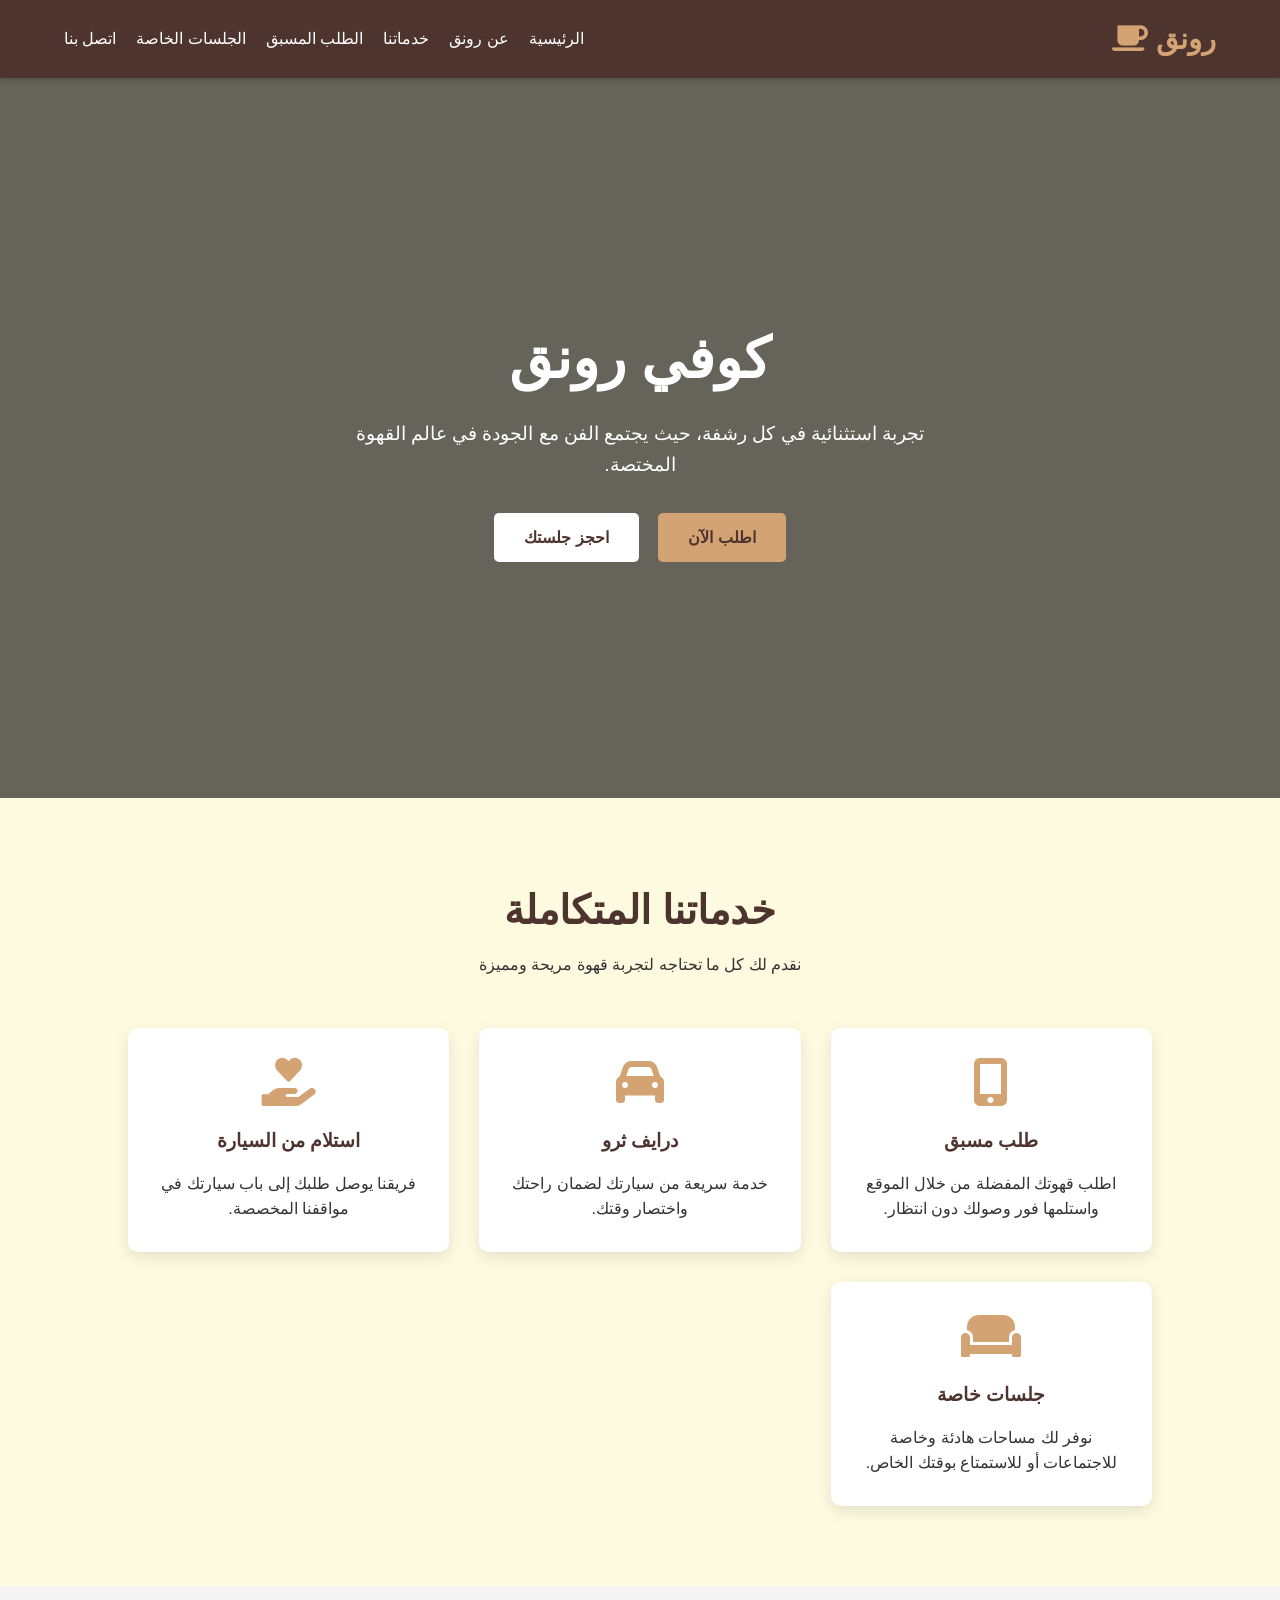
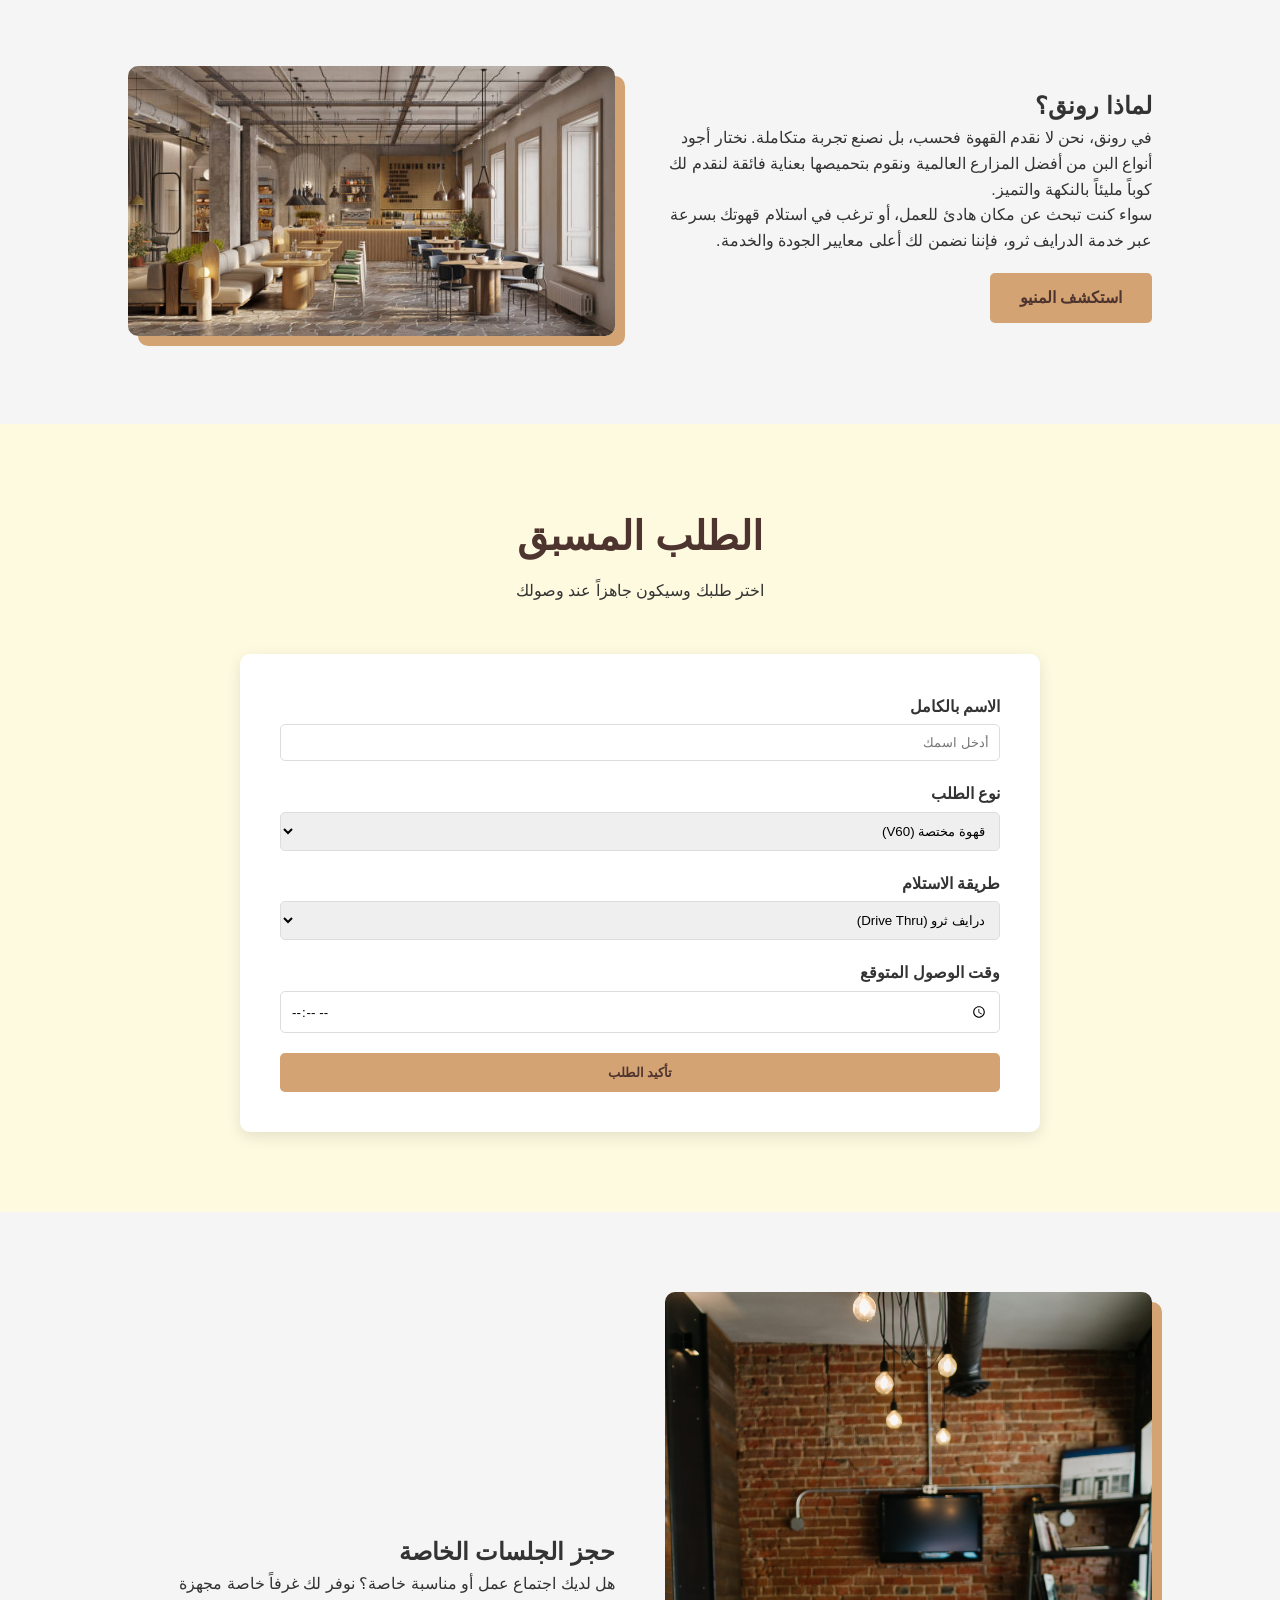
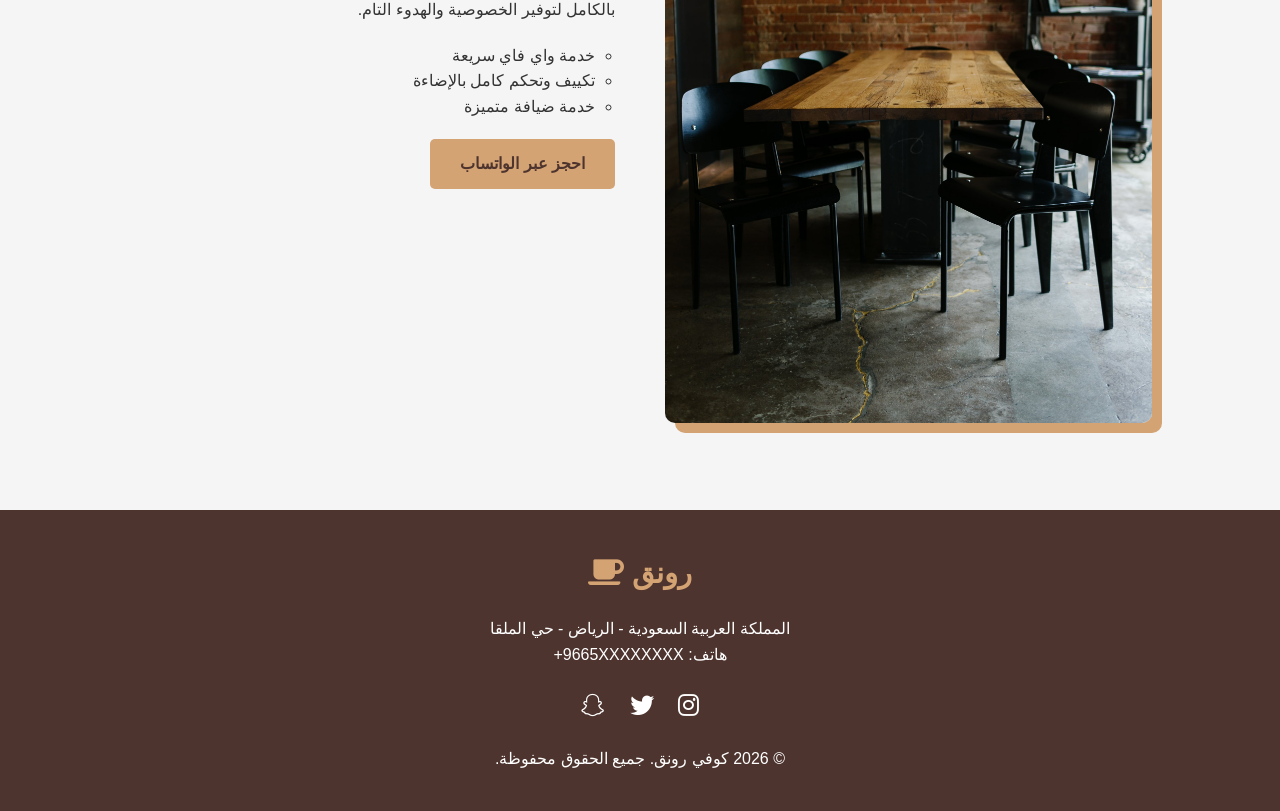
==== rawnaq_coffee/index.html @ f1a8aea2 "Add files via upload" ====
<!DOCTYPE html>
<html lang="ar" dir="rtl">
<head>
    <meta charset="UTF-8">
    <meta name="viewport" content="width=device-width, initial-scale=1.0">
    <title>كوفي رونق - Rawnaq Coffee</title>
    <link rel="stylesheet" href="style.css">
    <link rel="stylesheet" href="https://cdnjs.cloudflare.com/ajax/libs/font-awesome/6.0.0/css/all.min.css">
</head>
<body>

    <!-- Header Section -->
    <header>
        <div class="logo">رونق <i class="fas fa-coffee"></i></div>
        <nav>
            <ul>
                <li><a href="#home">الرئيسية</a></li>
                <li><a href="#about">عن رونق</a></li>
                <li><a href="#services">خدماتنا</a></li>
                <li><a href="#order">الطلب المسبق</a></li>
                <li><a href="#booking">الجلسات الخاصة</a></li>
                <li><a href="#contact">اتصل بنا</a></li>
            </ul>
        </nav>
    </header>

    <!-- Hero Section -->
    <section class="hero" id="home">
        <h1>كوفي رونق</h1>
        <p>تجربة استثنائية في كل رشفة، حيث يجتمع الفن مع الجودة في عالم القهوة المختصة.</p>
        <div class="hero-btns">
            <a href="#order" class="btn">اطلب الآن</a>
            <a href="#booking" class="btn" style="background: var(--white); margin-right: 15px;">احجز جلستك</a>
        </div>
    </section>

    <!-- Services Section -->
    <section id="services">
        <div class="section-title">
            <h2>خدماتنا المتكاملة</h2>
            <p>نقدم لك كل ما تحتاجه لتجربة قهوة مريحة ومميزة</p>
        </div>
        <div class="services">
            <div class="service-card">
                <i class="fas fa-mobile-alt"></i>
                <h3>طلب مسبق</h3>
                <p>اطلب قهوتك المفضلة من خلال الموقع واستلمها فور وصولك دون انتظار.</p>
            </div>
            <div class="service-card">
                <i class="fas fa-car"></i>
                <h3>درايف ثرو</h3>
                <p>خدمة سريعة من سيارتك لضمان راحتك واختصار وقتك.</p>
            </div>
            <div class="service-card">
                <i class="fas fa-hand-holding-heart"></i>
                <h3>استلام من السيارة</h3>
                <p>فريقنا يوصل طلبك إلى باب سيارتك في مواقفنا المخصصة.</p>
            </div>
            <div class="service-card">
                <i class="fas fa-couch"></i>
                <h3>جلسات خاصة</h3>
                <p>نوفر لك مساحات هادئة وخاصة للاجتماعات أو للاستمتاع بوقتك الخاص.</p>
            </div>
        </div>
    </section>

    <!-- About Section -->
    <section id="about" style="background-color: #f5f5f5;">
        <div class="about-container">
            <div class="about-text">
                <h2>لماذا رونق؟</h2>
                <p>في رونق، نحن لا نقدم القهوة فحسب، بل نصنع تجربة متكاملة. نختار أجود أنواع البن من أفضل المزارع العالمية ونقوم بتحميصها بعناية فائقة لنقدم لك كوباً مليئاً بالنكهة والتميز.</p>
                <p>سواء كنت تبحث عن مكان هادئ للعمل، أو ترغب في استلام قهوتك بسرعة عبر خدمة الدرايف ثرو، فإننا نضمن لك أعلى معايير الجودة والخدمة.</p>
                <a href="#order" class="btn" style="margin-top: 20px;">استكشف المنيو</a>
            </div>
            <div class="about-image">
                <img src="images/interior.jpg" alt="Interior of Rawnaq Coffee">
            </div>
        </div>
    </section>

    <!-- Pre-order Form -->
    <section id="order">
        <div class="section-title">
            <h2>الطلب المسبق</h2>
            <p>اختر طلبك وسيكون جاهزاً عند وصولك</p>
        </div>
        <div class="booking-form">
            <form action="#">
                <div class="form-group">
                    <label>الاسم بالكامل</label>
                    <input type="text" placeholder="أدخل اسمك">
                </div>
                <div class="form-group">
                    <label>نوع الطلب</label>
                    <select>
                        <option>قهوة مختصة (V60)</option>
                        <option>لاتيه</option>
                        <option>كابتشينو</option>
                        <option>سبانيش لاتيه</option>
                        <option>حلويات ومخبوزات</option>
                    </select>
                </div>
                <div class="form-group">
                    <label>طريقة الاستلام</label>
                    <select>
                        <option>درايف ثرو (Drive Thru)</option>
                        <option>استلام من السيارة (Curbside)</option>
                        <option>استلام من الفرع</option>
                    </select>
                </div>
                <div class="form-group">
                    <label>وقت الوصول المتوقع</label>
                    <input type="time">
                </div>
                <button type="submit" class="btn" style="width: 100%; border: none; cursor: pointer;">تأكيد الطلب</button>
            </form>
        </div>
    </section>

    <!-- Private Sessions Section -->
    <section id="booking" style="background-color: #f5f5f5;">
        <div class="about-container">
            <div class="about-image">
                <img src="images/private_room.jpg" alt="Private Room at Rawnaq Coffee">
            </div>
            <div class="about-text">
                <h2>حجز الجلسات الخاصة</h2>
                <p>هل لديك اجتماع عمل أو مناسبة خاصة؟ نوفر لك غرفاً خاصة مجهزة بالكامل لتوفير الخصوصية والهدوء التام.</p>
                <ul style="margin: 20px 20px 20px 0; list-style-type: circle;">
                    <li>خدمة واي فاي سريعة</li>
                    <li>تكييف وتحكم كامل بالإضاءة</li>
                    <li>خدمة ضيافة متميزة</li>
                </ul>
                <a href="https://wa.me/966XXXXXXXXX" class="btn">احجز عبر الواتساب</a>
            </div>
        </div>
    </section>

    <!-- Footer -->
    <footer id="contact">
        <div class="logo" style="margin-bottom: 20px;">رونق <i class="fas fa-coffee"></i></div>
        <p>المملكة العربية السعودية - الرياض - حي الملقا</p>
        <p>هاتف: 9665XXXXXXXX+</p>
        <div style="margin: 20px 0;">
            <a href="#" style="color: white; margin: 0 10px; font-size: 1.5rem;"><i class="fab fa-instagram"></i></a>
            <a href="#" style="color: white; margin: 0 10px; font-size: 1.5rem;"><i class="fab fa-twitter"></i></a>
            <a href="#" style="color: white; margin: 0 10px; font-size: 1.5rem;"><i class="fab fa-snapchat"></i></a>
        </div>
        <p>&copy; 2026 كوفي رونق. جميع الحقوق محفوظة.</p>
    </footer>

    <script>
        // Simple smooth scrolling for navigation links
        document.querySelectorAll('a[href^="#"]').forEach(anchor => {
            anchor.addEventListener('click', function (e) {
                e.preventDefault();
                document.querySelector(this.getAttribute('href')).scrollIntoView({
                    behavior: 'smooth'
                });
            });
        });
    </script>
</body>
</html>
---- rawnaq_coffee/style.css ----
:root {
    --primary-color: #4e342e; /* بني غامق */
    --secondary-color: #d4a373; /* ذهبي/بيج */
    --accent-color: #fefae0; /* كريمي */
    --text-color: #333;
    --white: #ffffff;
}

* {
    margin: 0;
    padding: 0;
    box-sizing: border-box;
    font-family: 'Segoe UI', Tahoma, Geneva, Verdana, sans-serif;
}

body {
    direction: rtl;
    background-color: var(--accent-color);
    color: var(--text-color);
    line-height: 1.6;
}

header {
    background-color: var(--primary-color);
    color: var(--white);
    padding: 1rem 5%;
    display: flex;
    justify-content: space-between;
    align-items: center;
    position: sticky;
    top: 0;
    z-index: 1000;
    box-shadow: 0 2px 5px rgba(0,0,0,0.2);
}

.logo {
    font-size: 1.8rem;
    font-weight: bold;
    color: var(--secondary-color);
}

nav ul {
    display: flex;
    list-style: none;
}

nav ul li {
    margin-right: 20px;
}

nav ul li a {
    color: var(--white);
    text-decoration: none;
    font-weight: 500;
    transition: 0.3s;
}

nav ul li a:hover {
    color: var(--secondary-color);
}

.hero {
    height: 80vh;
    background: linear-gradient(rgba(0,0,0,0.6), rgba(0,0,0,0.6)), url('images/hero.jpg');
    background-size: cover;
    background-position: center;
    display: flex;
    flex-direction: column;
    justify-content: center;
    align-items: center;
    text-align: center;
    color: var(--white);
    padding: 0 20px;
}

.hero h1 {
    font-size: 3.5rem;
    margin-bottom: 1rem;
}

.hero p {
    font-size: 1.2rem;
    max-width: 600px;
    margin-bottom: 2rem;
}

.btn {
    display: inline-block;
    padding: 12px 30px;
    background-color: var(--secondary-color);
    color: var(--primary-color);
    text-decoration: none;
    font-weight: bold;
    border-radius: 5px;
    transition: 0.3s;
}

.btn:hover {
    background-color: var(--white);
    transform: translateY(-3px);
}

section {
    padding: 80px 10%;
}

.section-title {
    text-align: center;
    margin-bottom: 50px;
}

.section-title h2 {
    font-size: 2.5rem;
    color: var(--primary-color);
    margin-bottom: 10px;
}

.services {
    display: grid;
    grid-template-columns: repeat(auto-fit, minmax(250px, 1fr));
    gap: 30px;
}

.service-card {
    background: var(--white);
    padding: 30px;
    border-radius: 10px;
    text-align: center;
    box-shadow: 0 5px 15px rgba(0,0,0,0.1);
    transition: 0.3s;
}

.service-card:hover {
    transform: translateY(-10px);
}

.service-card i {
    font-size: 3rem;
    color: var(--secondary-color);
    margin-bottom: 20px;
}

.service-card h3 {
    margin-bottom: 15px;
    color: var(--primary-color);
}

.about-container {
    display: flex;
    align-items: center;
    gap: 50px;
    flex-wrap: wrap;
}

.about-text {
    flex: 1;
    min-width: 300px;
}

.about-image {
    flex: 1;
    min-width: 300px;
}

.about-image img {
    width: 100%;
    border-radius: 10px;
    box-shadow: 10px 10px 0 var(--secondary-color);
}

.booking-form {
    background: var(--white);
    padding: 40px;
    border-radius: 10px;
    max-width: 800px;
    margin: 0 auto;
    box-shadow: 0 5px 15px rgba(0,0,0,0.1);
}

.form-group {
    margin-bottom: 20px;
}

.form-group label {
    display: block;
    margin-bottom: 5px;
    font-weight: bold;
}

.form-group input, .form-group select, .form-group textarea {
    width: 100%;
    padding: 10px;
    border: 1px solid #ddd;
    border-radius: 5px;
}

footer {
    background-color: var(--primary-color);
    color: var(--white);
    text-align: center;
    padding: 40px 0;
}

@media (max-width: 768px) {
    header {
        flex-direction: column;
    }
    nav ul {
        margin-top: 20px;
    }
    .hero h1 {
        font-size: 2.5rem;
    }
}
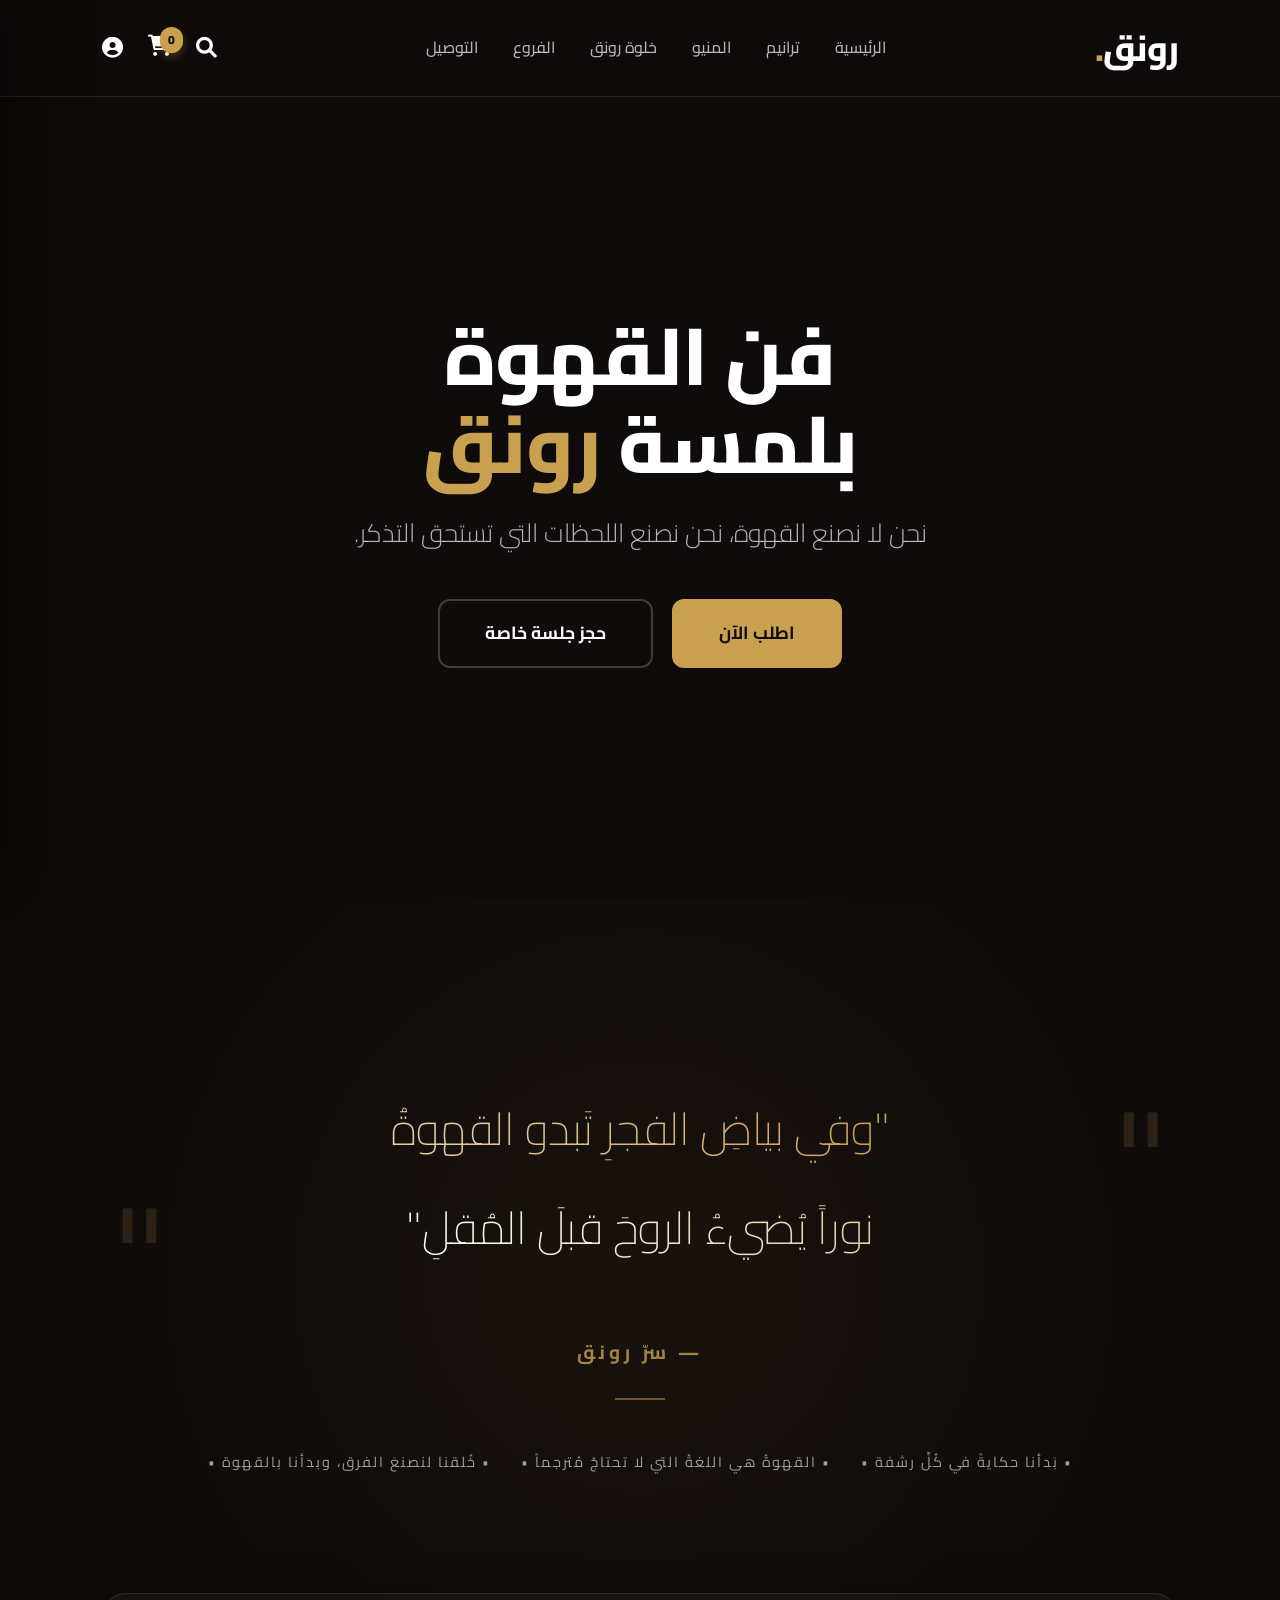
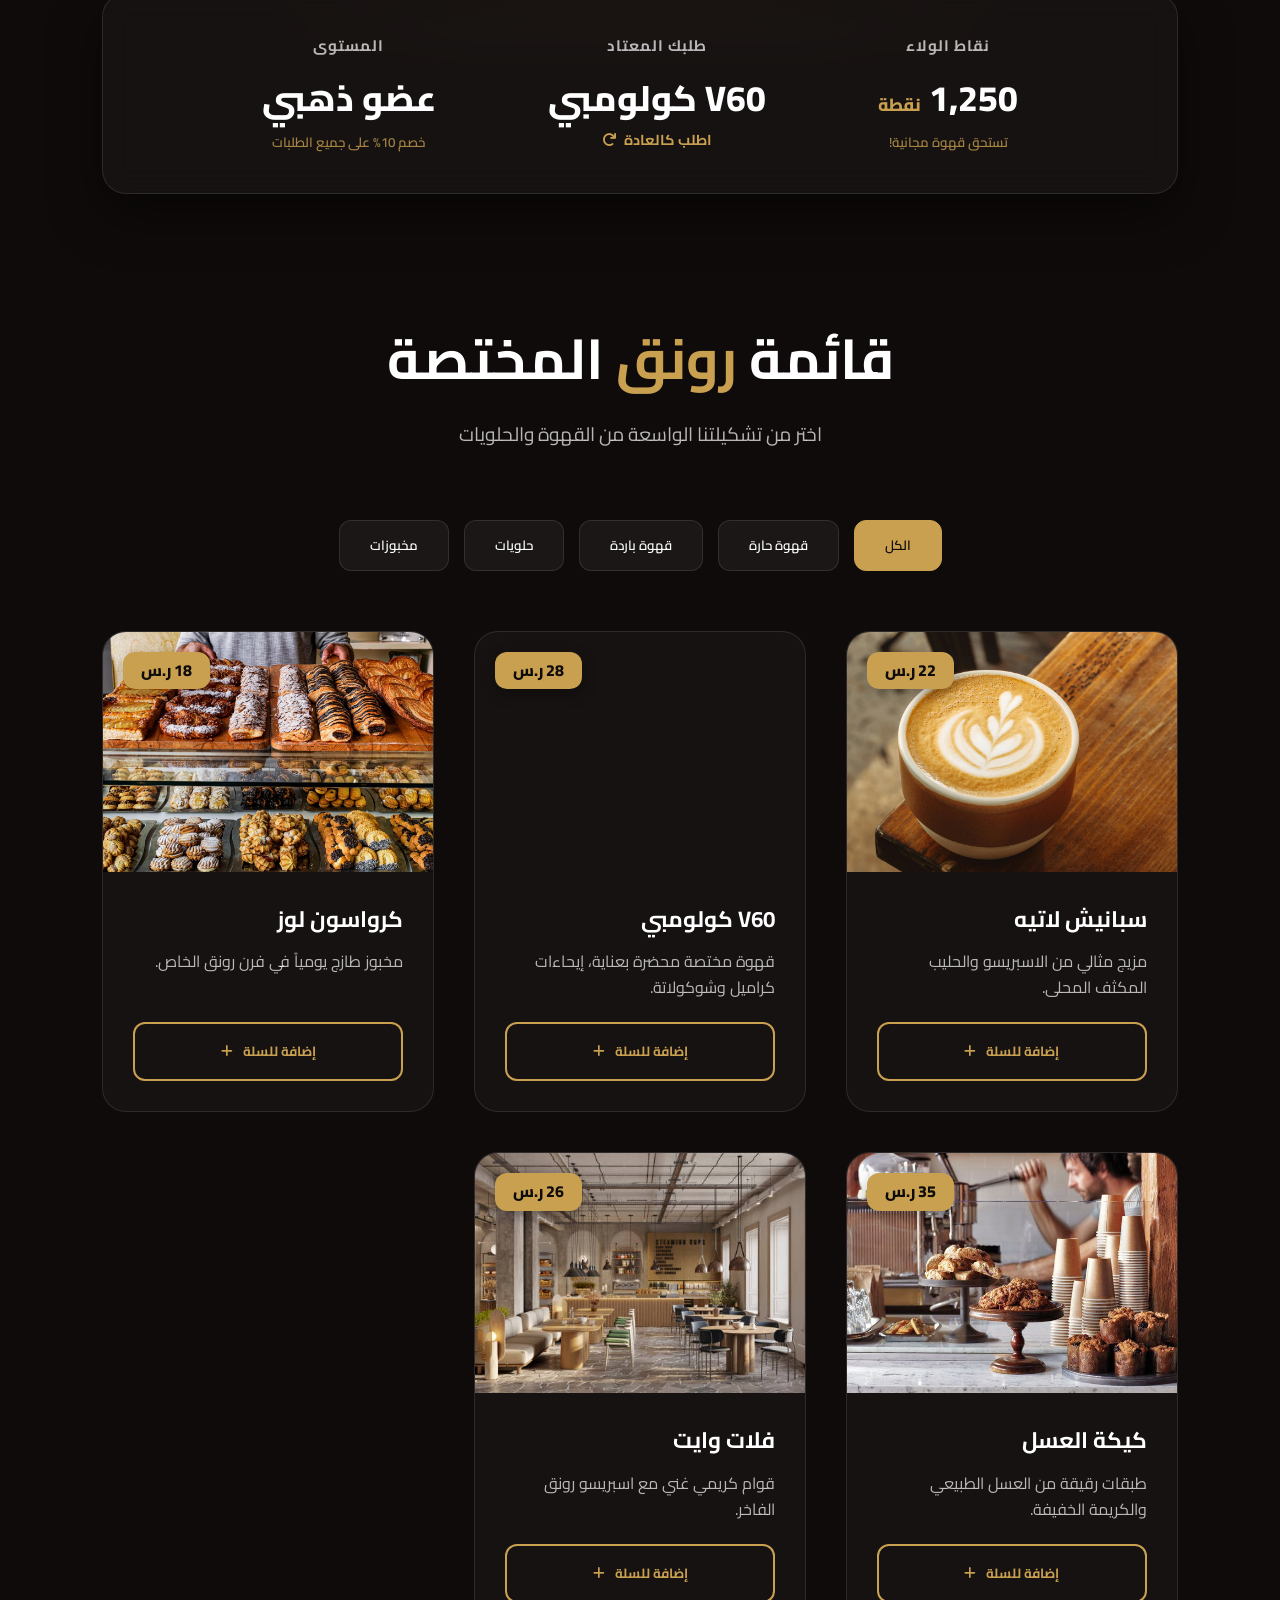
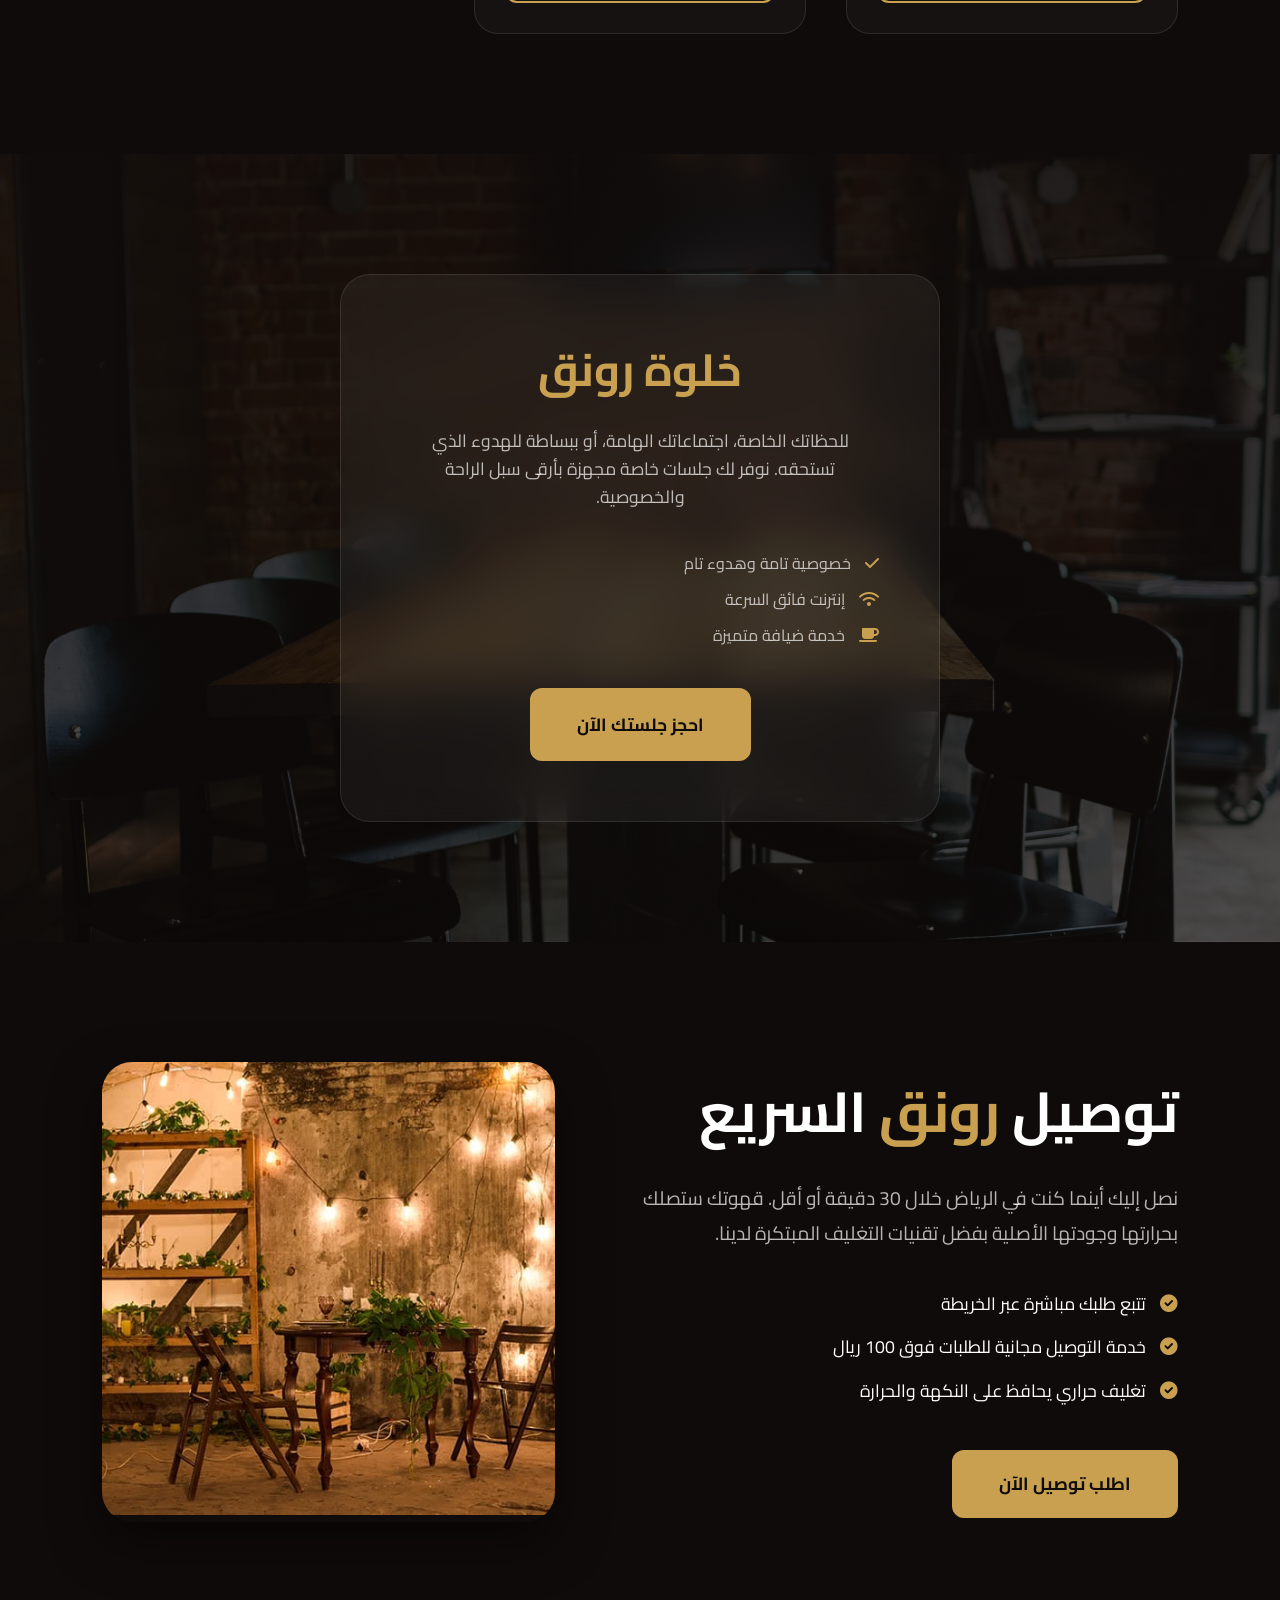
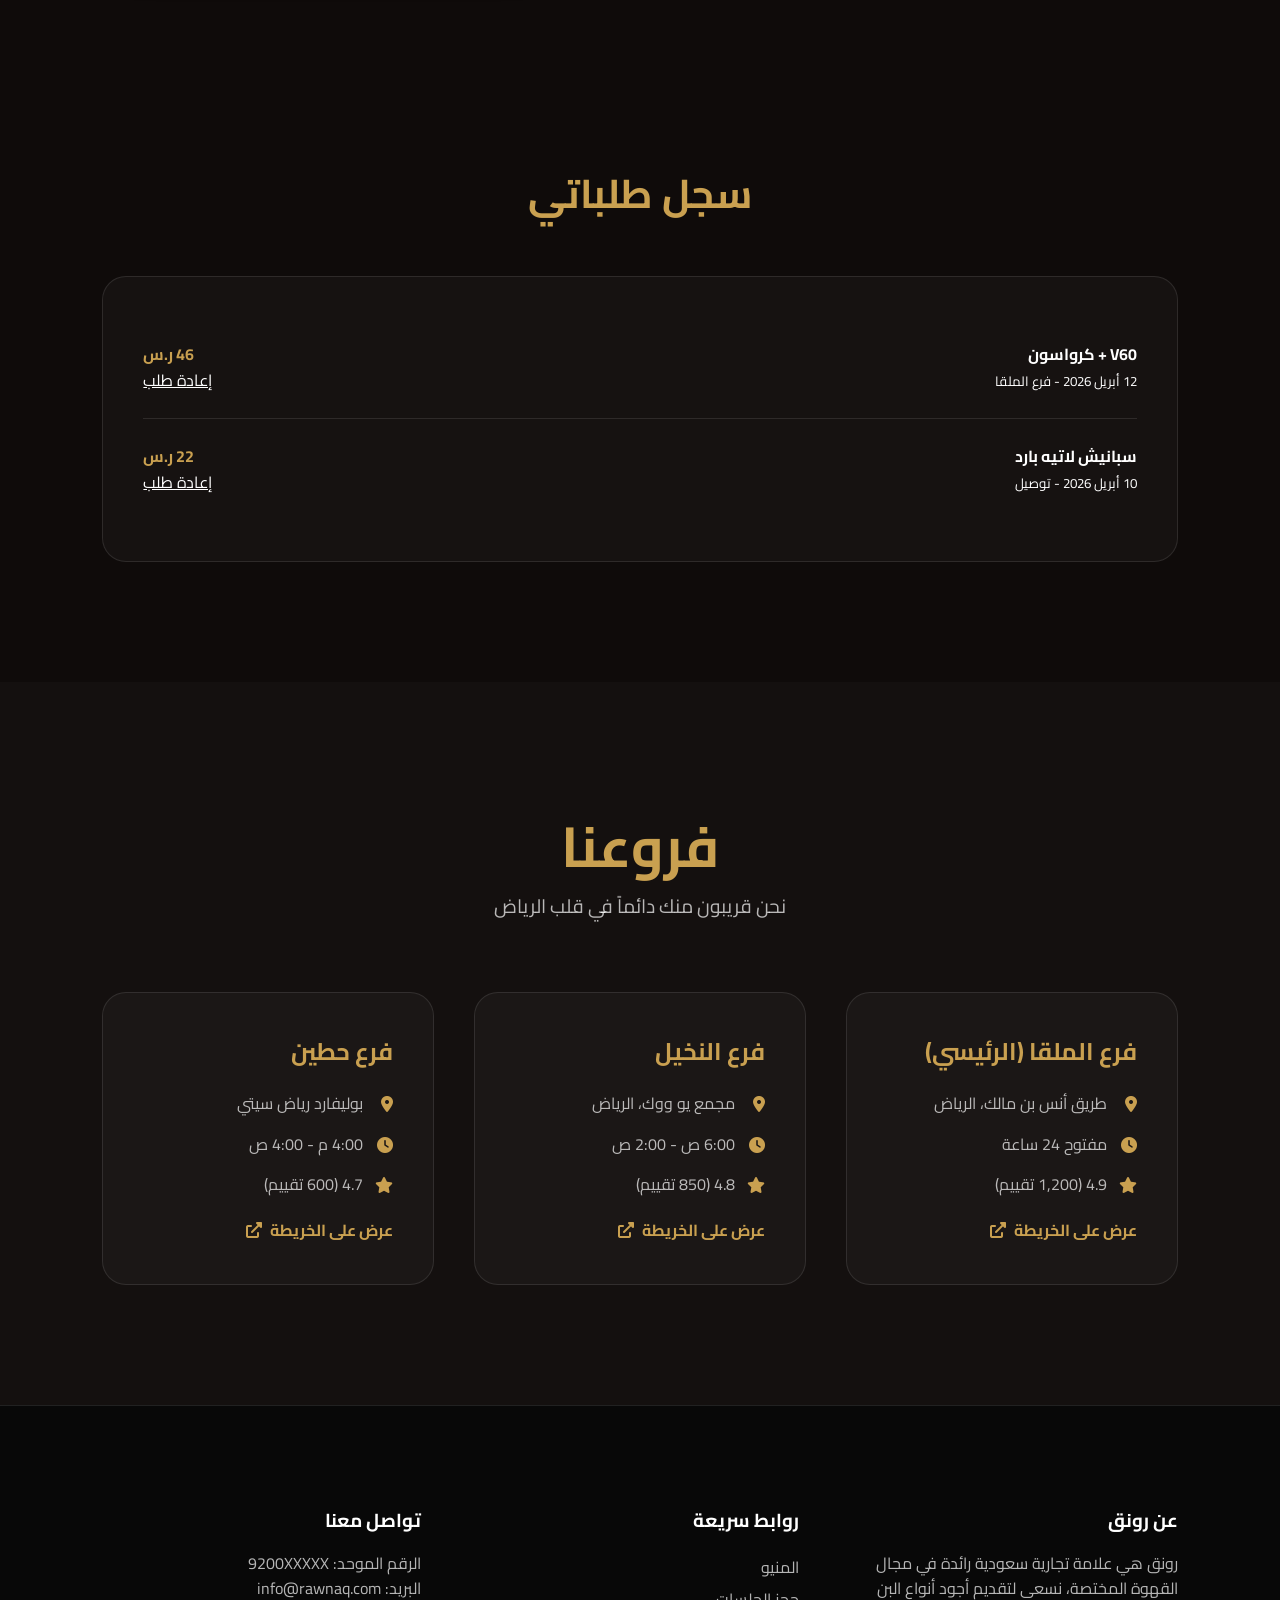
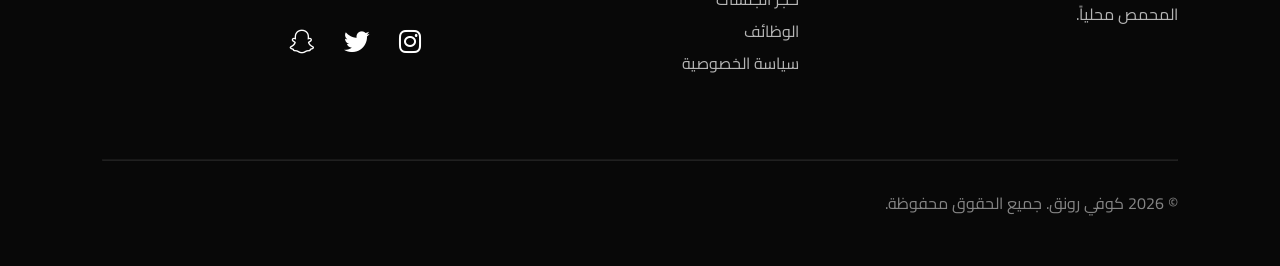
==== commit 585749ea: "Add files via upload" ====
--- a/rawnaq_coffee/index.html
+++ b/rawnaq_coffee/index.html
@@ -3,155 +3,400 @@
 <head>
     <meta charset="UTF-8">
     <meta name="viewport" content="width=device-width, initial-scale=1.0">
-    <title>كوفي رونق - Rawnaq Coffee</title>
+    <meta name="description" content="رونق - تجربة القهوة المختصة الفاخرة في الرياض. نقدم أجود أنواع البن المحمص محلياً وخدمة توصيل سريعة.">
+    <meta name="keywords" content="رونق, قهوة مختصة, كوفي الرياض, توصيل قهوة, V60, اسبريسو">
+    <title>كوفي رونق | التجربة الفاخرة للقهوة المختصة</title>
     <link rel="stylesheet" href="style.css">
     <link rel="stylesheet" href="https://cdnjs.cloudflare.com/ajax/libs/font-awesome/6.0.0/css/all.min.css">
+    <link href="https://fonts.googleapis.com/css2?family=Cairo:wght@200;300;400;500;600;700;800;900&display=swap" rel="stylesheet">
 </head>
 <body>
 
     <!-- Header Section -->
     <header>
-        <div class="logo">رونق <i class="fas fa-coffee"></i></div>
+        <a href="#" class="logo">رونق<span>.</span></a>
         <nav>
             <ul>
                 <li><a href="#home">الرئيسية</a></li>
-                <li><a href="#about">عن رونق</a></li>
-                <li><a href="#services">خدماتنا</a></li>
-                <li><a href="#order">الطلب المسبق</a></li>
-                <li><a href="#booking">الجلسات الخاصة</a></li>
-                <li><a href="#contact">اتصل بنا</a></li>
+                <li><a href="#whispers">ترانيم</a></li>
+                <li><a href="#menu">المنيو</a></li>
+                <li><a href="#private">خلوة رونق</a></li>
+                <li><a href="#branches">الفروع</a></li>
+                <li><a href="#delivery">التوصيل</a></li>
             </ul>
         </nav>
+        <div class="nav-icons">
+            <i class="fas fa-search"></i>
+            <div style="position: relative; display: inline-block;">
+                <i class="fas fa-shopping-cart" id="cart-icon"></i>
+                <span class="badge" id="cart-count">0</span>
+            </div>
+            <i class="fas fa-user-circle"></i>
+        </div>
     </header>
+
+    <!-- Cart Drawer -->
+    <div class="cart-drawer" id="cart-drawer">
+        <div class="cart-header">
+            <h3>سلة التسوق</h3>
+            <i class="fas fa-times close-cart" id="close-cart"></i>
+        </div>
+        <div id="cart-items" style="margin-bottom: 30px;">
+            <!-- Simple placeholder for empty cart -->
+            <p style="text-align: center; color: var(--text-muted); margin-top: 50px;">السلة فارغة حالياً</p>
+        </div>
+        <div class="cart-footer" style="border-top: 1px solid var(--glass-border); padding-top: 20px;">
+            <div style="display: flex; justify-content: space-between; margin-bottom: 20px;">
+                <span>الإجمالي:</span>
+                <span id="cart-total">0 ر.س</span>
+            </div>
+            <button class="btn btn-primary" style="width: 100%;">إتمام الطلب</button>
+        </div>
+    </div>
 
     <!-- Hero Section -->
     <section class="hero" id="home">
-        <h1>كوفي رونق</h1>
-        <p>تجربة استثنائية في كل رشفة، حيث يجتمع الفن مع الجودة في عالم القهوة المختصة.</p>
-        <div class="hero-btns">
-            <a href="#order" class="btn">اطلب الآن</a>
-            <a href="#booking" class="btn" style="background: var(--white); margin-right: 15px;">احجز جلستك</a>
-        </div>
-    </section>
-
-    <!-- Services Section -->
-    <section id="services">
-        <div class="section-title">
-            <h2>خدماتنا المتكاملة</h2>
-            <p>نقدم لك كل ما تحتاجه لتجربة قهوة مريحة ومميزة</p>
-        </div>
-        <div class="services">
-            <div class="service-card">
-                <i class="fas fa-mobile-alt"></i>
-                <h3>طلب مسبق</h3>
-                <p>اطلب قهوتك المفضلة من خلال الموقع واستلمها فور وصولك دون انتظار.</p>
-            </div>
-            <div class="service-card">
-                <i class="fas fa-car"></i>
-                <h3>درايف ثرو</h3>
-                <p>خدمة سريعة من سيارتك لضمان راحتك واختصار وقتك.</p>
-            </div>
-            <div class="service-card">
-                <i class="fas fa-hand-holding-heart"></i>
-                <h3>استلام من السيارة</h3>
-                <p>فريقنا يوصل طلبك إلى باب سيارتك في مواقفنا المخصصة.</p>
-            </div>
-            <div class="service-card">
-                <i class="fas fa-couch"></i>
-                <h3>جلسات خاصة</h3>
-                <p>نوفر لك مساحات هادئة وخاصة للاجتماعات أو للاستمتاع بوقتك الخاص.</p>
-            </div>
-        </div>
-    </section>
-
-    <!-- About Section -->
-    <section id="about" style="background-color: #f5f5f5;">
-        <div class="about-container">
-            <div class="about-text">
-                <h2>لماذا رونق؟</h2>
-                <p>في رونق، نحن لا نقدم القهوة فحسب، بل نصنع تجربة متكاملة. نختار أجود أنواع البن من أفضل المزارع العالمية ونقوم بتحميصها بعناية فائقة لنقدم لك كوباً مليئاً بالنكهة والتميز.</p>
-                <p>سواء كنت تبحث عن مكان هادئ للعمل، أو ترغب في استلام قهوتك بسرعة عبر خدمة الدرايف ثرو، فإننا نضمن لك أعلى معايير الجودة والخدمة.</p>
-                <a href="#order" class="btn" style="margin-top: 20px;">استكشف المنيو</a>
-            </div>
-            <div class="about-image">
-                <img src="images/interior.jpg" alt="Interior of Rawnaq Coffee">
-            </div>
-        </div>
-    </section>
-
-    <!-- Pre-order Form -->
-    <section id="order">
-        <div class="section-title">
-            <h2>الطلب المسبق</h2>
-            <p>اختر طلبك وسيكون جاهزاً عند وصولك</p>
-        </div>
-        <div class="booking-form">
-            <form action="#">
-                <div class="form-group">
-                    <label>الاسم بالكامل</label>
-                    <input type="text" placeholder="أدخل اسمك">
-                </div>
-                <div class="form-group">
-                    <label>نوع الطلب</label>
-                    <select>
-                        <option>قهوة مختصة (V60)</option>
-                        <option>لاتيه</option>
-                        <option>كابتشينو</option>
-                        <option>سبانيش لاتيه</option>
-                        <option>حلويات ومخبوزات</option>
-                    </select>
-                </div>
-                <div class="form-group">
-                    <label>طريقة الاستلام</label>
-                    <select>
-                        <option>درايف ثرو (Drive Thru)</option>
-                        <option>استلام من السيارة (Curbside)</option>
-                        <option>استلام من الفرع</option>
-                    </select>
-                </div>
-                <div class="form-group">
-                    <label>وقت الوصول المتوقع</label>
-                    <input type="time">
-                </div>
-                <button type="submit" class="btn" style="width: 100%; border: none; cursor: pointer;">تأكيد الطلب</button>
-            </form>
-        </div>
-    </section>
-
-    <!-- Private Sessions Section -->
-    <section id="booking" style="background-color: #f5f5f5;">
-        <div class="about-container">
-            <div class="about-image">
-                <img src="images/private_room.jpg" alt="Private Room at Rawnaq Coffee">
-            </div>
-            <div class="about-text">
-                <h2>حجز الجلسات الخاصة</h2>
-                <p>هل لديك اجتماع عمل أو مناسبة خاصة؟ نوفر لك غرفاً خاصة مجهزة بالكامل لتوفير الخصوصية والهدوء التام.</p>
-                <ul style="margin: 20px 20px 20px 0; list-style-type: circle;">
-                    <li>خدمة واي فاي سريعة</li>
-                    <li>تكييف وتحكم كامل بالإضاءة</li>
-                    <li>خدمة ضيافة متميزة</li>
+        <div class="hero-content">
+            <h1>فن القهوة<br>بلمسة <span style="color: var(--primary);">رونق</span></h1>
+            <p>نحن لا نصنع القهوة، نحن نصنع اللحظات التي تستحق التذكر.</p>
+            <div class="hero-btns">
+                <a href="#menu" class="btn btn-primary">اطلب الآن</a>
+                <a href="#private" class="btn btn-outline">حجز جلسة خاصة</a>
+            </div>
+        </div>
+    </section>
+
+    <!-- Coffee Whispers Section (ترانيم القهوة) -->
+    <section class="poetry-section reveal" id="whispers">
+        <div class="poetry-quote">
+            <span>
+                "وفي بياضِ الفجرِ تَبدو القهوةُ <br> 
+                نوراً يُضيءُ الروحَ قبلَ المُقلِ"
+            </span>
+        </div>
+        <div class="poetry-author">— سرّ رونق</div>
+        
+        <div style="width: 50px; height: 2px; background: var(--primary); margin: 30px auto; opacity: 0.5;"></div>
+        
+        <div style="margin-top: 50px; display: flex; justify-content: center; gap: 30px; flex-wrap: wrap; opacity: 0.6;">
+            <p style="font-size: 0.9rem; letter-spacing: 2px;">• بَدأنا حكايةً في كُلِّ رشفة •</p>
+            <p style="font-size: 0.9rem; letter-spacing: 2px;">• القهوةُ هي اللغةُ التي لا تحتاجُ مُترجماً •</p>
+            <p style="font-size: 0.9rem; letter-spacing: 2px;">• خُلقنا لنصنعَ الفرق، وبدأنا بالقهوة •</p>
+        </div>
+    </section>
+
+    <!-- User Status / Loyalty Points -->
+    <div class="user-status reveal">
+        <div class="status-item">
+            <h4>نقاط الولاء</h4>
+            <p id="user-points">1,250 <span>نقطة</span></p>
+            <small>تستحق قهوة مجانية!</small>
+        </div>
+        <div class="status-item">
+            <h4>طلبك المعتاد</h4>
+            <p>V60 كولومبي</p>
+            <a href="#" onclick="addToCart('V60 كولومبي', 28)" style="color: var(--primary); text-decoration: none; font-weight: bold; font-size: 0.9rem;">اطلب كالعادة <i class="fas fa-redo" style="margin-right: 5px;"></i></a>
+        </div>
+        <div class="status-item">
+            <h4>المستوى</h4>
+            <p>عضو ذهبي</p>
+            <small>خصم 10% على جميع الطلبات</small>
+        </div>
+    </div>
+
+    <!-- Menu Section -->
+    <section class="menu-container reveal" id="menu">
+        <div class="section-title" style="text-align: center; margin-bottom: 70px;">
+            <h2 style="font-size: 3.5rem; color: var(--text-white); margin-bottom: 15px;">قائمة <span style="color: var(--primary);">رونق</span> المختصة</h2>
+            <p style="color: var(--text-muted); font-size: 1.2rem;">اختر من تشكيلتنا الواسعة من القهوة والحلويات</p>
+        </div>
+        
+        <div class="menu-tabs">
+            <button class="tab-btn active">الكل</button>
+            <button class="tab-btn">قهوة حارة</button>
+            <button class="tab-btn">قهوة باردة</button>
+            <button class="tab-btn">حلويات</button>
+            <button class="tab-btn">مخبوزات</button>
+        </div>
+
+        <div class="menu-grid">
+            <!-- Item 1 -->
+            <div class="menu-item">
+                <div class="menu-img" style="background-image: url('images/latte.jpg');">
+                    <span class="item-price">22 ر.س</span>
+                </div>
+                <div class="menu-info">
+                    <h3>سبانيش لاتيه</h3>
+                    <p>مزيج مثالي من الاسبريسو والحليب المكثف المحلى.</p>
+                    <button class="add-btn" onclick="addToCart('سبانيش لاتيه', 22)">إضافة للسلة <i class="fas fa-plus"></i></button>
+                </div>
+            </div>
+            <!-- Item 2 -->
+            <div class="menu-item">
+                <div class="menu-img" style="background-image: url('images/hero.jpg');">
+                    <span class="item-price">28 ر.س</span>
+                </div>
+                <div class="menu-info">
+                    <h3>V60 كولومبي</h3>
+                    <p>قهوة مختصة محضرة بعناية، إيحاءات كراميل وشوكولاتة.</p>
+                    <button class="add-btn" onclick="addToCart('V60 كولومبي', 28)">إضافة للسلة <i class="fas fa-plus"></i></button>
+                </div>
+            </div>
+            <!-- Item 3 -->
+            <div class="menu-item">
+                <div class="menu-img" style="background-image: url('images/pastry.jpg');">
+                    <span class="item-price">18 ر.س</span>
+                </div>
+                <div class="menu-info">
+                    <h3>كرواسون لوز</h3>
+                    <p>مخبوز طازج يومياً في فرن رونق الخاص.</p>
+                    <button class="add-btn" onclick="addToCart('كرواسون لوز', 18)">إضافة للسلة <i class="fas fa-plus"></i></button>
+                </div>
+            </div>
+            <!-- Item 4 -->
+            <div class="menu-item">
+                <div class="menu-img" style="background-image: url('images/dessert.jpg');">
+                    <span class="item-price">35 ر.س</span>
+                </div>
+                <div class="menu-info">
+                    <h3>كيكة العسل</h3>
+                    <p>طبقات رقيقة من العسل الطبيعي والكريمة الخفيفة.</p>
+                    <button class="add-btn" onclick="addToCart('كيكة العسل', 35)">إضافة للسلة <i class="fas fa-plus"></i></button>
+                </div>
+            </div>
+            <!-- Item 5 -->
+            <div class="menu-item">
+                <div class="menu-img" style="background-image: url('images/interior.jpg');">
+                    <span class="item-price">26 ر.س</span>
+                </div>
+                <div class="menu-info">
+                    <h3>فلات وايت</h3>
+                    <p>قوام كريمي غني مع اسبريسو رونق الفاخر.</p>
+                    <button class="add-btn" onclick="addToCart('فلات وايت', 26)">إضافة للسلة <i class="fas fa-plus"></i></button>
+                </div>
+            </div>
+        </div>
+    </section>
+
+    <!-- Private Sessions Section (خلوة رونق) -->
+    <section class="private-sessions reveal" id="private">
+        <div class="booking-card">
+            <h2>خلوة رونق</h2>
+            <p>للحظاتك الخاصة، اجتماعاتك الهامة، أو ببساطة للهدوء الذي تستحقه. نوفر لك جلسات خاصة مجهزة بأرقى سبل الراحة والخصوصية.</p>
+            <ul style="list-style: none; color: var(--text-muted); margin-bottom: 40px; text-align: right;">
+                <li style="margin-bottom: 10px;"><i class="fas fa-check" style="color: var(--primary); margin-left: 10px;"></i> خصوصية تامة وهدوء تام</li>
+                <li style="margin-bottom: 10px;"><i class="fas fa-wifi" style="color: var(--primary); margin-left: 10px;"></i> إنترنت فائق السرعة</li>
+                <li style="margin-bottom: 10px;"><i class="fas fa-coffee" style="color: var(--primary); margin-left: 10px;"></i> خدمة ضيافة متميزة</li>
+            </ul>
+            <button class="btn btn-primary" onclick="alert('خدمة الحجز ستتوفر قريباً عبر التطبيق!')">احجز جلستك الآن</button>
+        </div>
+    </section>
+
+    <!-- Delivery Section -->
+    <section class="delivery-promo reveal" id="delivery">
+        <div class="delivery-content">
+            <h2 style="font-size: 3.5rem; color: var(--text-white); margin-bottom: 25px;">توصيل <span style="color: var(--primary);">رونق</span> السريع</h2>
+            <p style="font-size: 1.2rem; color: var(--text-muted); margin-bottom: 40px; line-height: 1.8;">نصل إليك أينما كنت في الرياض خلال 30 دقيقة أو أقل. قهوتك ستصلك بحرارتها وجودتها الأصلية بفضل تقنيات التغليف المبتكرة لدينا.</p>
+            <ul style="list-style: none; margin-bottom: 45px;">
+                <li style="margin-bottom: 15px; font-size: 1.1rem;"><i class="fas fa-check-circle" style="color: var(--primary); margin-left: 10px;"></i> تتبع طلبك مباشرة عبر الخريطة</li>
+                <li style="margin-bottom: 15px; font-size: 1.1rem;"><i class="fas fa-check-circle" style="color: var(--primary); margin-left: 10px;"></i> خدمة التوصيل مجانية للطلبات فوق 100 ريال</li>
+                <li style="margin-bottom: 15px; font-size: 1.1rem;"><i class="fas fa-check-circle" style="color: var(--primary); margin-left: 10px;"></i> تغليف حراري يحافظ على النكهة والحرارة</li>
+            </ul>
+            <a href="#" class="btn btn-primary">اطلب توصيل الآن</a>
+        </div>
+        <div class="delivery-img">
+            <img src="images/coffee_prep.jpg" alt="خدمة توصيل رونق">
+        </div>
+    </section>
+
+    <!-- Order History Section -->
+    <section class="orders-section" id="orders">
+        <div class="section-title" style="text-align: center; margin-bottom: 50px;">
+            <h2 style="font-size: 2.5rem; color: var(--primary);">سجل طلباتي</h2>
+        </div>
+        <div class="order-list">
+            <div class="order-row">
+                <div>
+                    <strong style="display: block;">V60 + كرواسون</strong>
+                    <small style="color: var(--light-text);">12 أبريل 2026 - فرع الملقا</small>
+                </div>
+                <div style="text-align: left;">
+                    <span style="color: var(--primary); font-weight: bold; display: block;">46 ر.س</span>
+                    <a href="#" style="color: var(--secondary); text-size: 0.8rem;">إعادة طلب</a>
+                </div>
+            </div>
+            <div class="order-row">
+                <div>
+                    <strong style="display: block;">سبانيش لاتيه بارد</strong>
+                    <small style="color: var(--light-text);">10 أبريل 2026 - توصيل</small>
+                </div>
+                <div style="text-align: left;">
+                    <span style="color: var(--primary); font-weight: bold; display: block;">22 ر.س</span>
+                    <a href="#" style="color: var(--secondary); text-size: 0.8rem;">إعادة طلب</a>
+                </div>
+            </div>
+        </div>
+    </section>
+
+    <!-- Branches Section -->
+    <section class="branches reveal" id="branches">
+        <div class="section-title" style="text-align: center; margin-bottom: 70px;">
+            <h2 style="font-size: 3.5rem; color: var(--primary);">فروعنا</h2>
+            <p style="color: var(--text-muted); font-size: 1.2rem;">نحن قريبون منك دائماً في قلب الرياض</p>
+        </div>
+        <div class="branch-grid">
+            <div class="branch-card">
+                <h3>فرع الملقا (الرئيسي)</h3>
+                <p><i class="fas fa-map-marker-alt"></i> طريق أنس بن مالك، الرياض</p>
+                <p><i class="fas fa-clock"></i> مفتوح 24 ساعة</p>
+                <p><i class="fas fa-star"></i> 4.9 (1,200 تقييم)</p>
+                <a href="#" style="color: var(--primary); display: block; margin-top: 20px; font-weight: 700; text-decoration: none;">عرض على الخريطة <i class="fas fa-external-link-alt" style="margin-right: 5px;"></i></a>
+            </div>
+            <div class="branch-card">
+                <h3>فرع النخيل</h3>
+                <p><i class="fas fa-map-marker-alt"></i> مجمع يو ووك، الرياض</p>
+                <p><i class="fas fa-clock"></i> 6:00 ص - 2:00 ص</p>
+                <p><i class="fas fa-star"></i> 4.8 (850 تقييم)</p>
+                <a href="#" style="color: var(--primary); display: block; margin-top: 20px; font-weight: 700; text-decoration: none;">عرض على الخريطة <i class="fas fa-external-link-alt" style="margin-right: 5px;"></i></a>
+            </div>
+            <div class="branch-card">
+                <h3>فرع حطين</h3>
+                <p><i class="fas fa-map-marker-alt"></i> بوليفارد رياض سيتي</p>
+                <p><i class="fas fa-clock"></i> 4:00 م - 4:00 ص</p>
+                <p><i class="fas fa-star"></i> 4.7 (600 تقييم)</p>
+                <a href="#" style="color: var(--primary); display: block; margin-top: 20px; font-weight: 700; text-decoration: none;">عرض على الخريطة <i class="fas fa-external-link-alt" style="margin-right: 5px;"></i></a>
+            </div>
+        </div>
+    </section>
+
+    <!-- Footer -->
+    <footer>
+        <div class="footer-grid">
+            <div>
+                <h3>عن رونق</h3>
+                <p style="opacity: 0.7; margin-top: 15px;">رونق هي علامة تجارية سعودية رائدة في مجال القهوة المختصة، نسعى لتقديم أجود أنواع البن المحمص محلياً.</p>
+            </div>
+            <div>
+                <h3>روابط سريعة</h3>
+                <ul style="list-style: none; margin-top: 15px; line-height: 2;">
+                    <li><a href="#" style="color: white; text-decoration: none; opacity: 0.7;">المنيو</a></li>
+                    <li><a href="#" style="color: white; text-decoration: none; opacity: 0.7;">حجز الجلسات</a></li>
+                    <li><a href="#" style="color: white; text-decoration: none; opacity: 0.7;">الوظائف</a></li>
+                    <li><a href="#" style="color: white; text-decoration: none; opacity: 0.7;">سياسة الخصوصية</a></li>
                 </ul>
-                <a href="https://wa.me/966XXXXXXXXX" class="btn">احجز عبر الواتساب</a>
-            </div>
-        </div>
-    </section>
-
-    <!-- Footer -->
-    <footer id="contact">
-        <div class="logo" style="margin-bottom: 20px;">رونق <i class="fas fa-coffee"></i></div>
-        <p>المملكة العربية السعودية - الرياض - حي الملقا</p>
-        <p>هاتف: 9665XXXXXXXX+</p>
-        <div style="margin: 20px 0;">
-            <a href="#" style="color: white; margin: 0 10px; font-size: 1.5rem;"><i class="fab fa-instagram"></i></a>
-            <a href="#" style="color: white; margin: 0 10px; font-size: 1.5rem;"><i class="fab fa-twitter"></i></a>
-            <a href="#" style="color: white; margin: 0 10px; font-size: 1.5rem;"><i class="fab fa-snapchat"></i></a>
-        </div>
-        <p>&copy; 2026 كوفي رونق. جميع الحقوق محفوظة.</p>
+            </div>
+            <div>
+                <h3>تواصل معنا</h3>
+                <p style="opacity: 0.7; margin-top: 15px;">الرقم الموحد: 9200XXXXX</p>
+                <p style="opacity: 0.7;">البريد: info@rawnaq.com</p>
+                <div class="social-links" style="margin-top: 20px;">
+                    <a href="#"><i class="fab fa-instagram"></i></a>
+                    <a href="#"><i class="fab fa-twitter"></i></a>
+                    <a href="#"><i class="fab fa-snapchat"></i></a>
+                </div>
+            </div>
+        </div>
+        <hr style="opacity: 0.1; margin-bottom: 30px;">
+        <p style="opacity: 0.5;">&copy; 2026 كوفي رونق. جميع الحقوق محفوظة.</p>
     </footer>
 
     <script>
-        // Simple smooth scrolling for navigation links
+        // Shopping Cart Logic
+        let cart = [];
+        let points = 1250;
+
+        const cartDrawer = document.getElementById('cart-drawer');
+        const cartIcon = document.getElementById('cart-icon');
+        const closeCart = document.getElementById('close-cart');
+        const cartItemsContainer = document.getElementById('cart-items');
+        const cartTotalSpan = document.getElementById('cart-total');
+        const cartCountBadge = document.getElementById('cart-count');
+
+        cartIcon.addEventListener('click', () => cartDrawer.classList.add('active'));
+        closeCart.addEventListener('click', () => cartDrawer.classList.remove('active'));
+
+        function addToCart(name, price) {
+            cart.push({ name, price });
+            updateCartUI();
+            
+            // Loyalty points simulation
+            points += Math.floor(price / 10);
+            document.getElementById('user-points').innerHTML = `${points.toLocaleString()} <span>نقطة</span>`;
+            
+            // Show cart and add dynamic effect
+            cartDrawer.classList.add('active');
+        }
+
+        function updateCartUI() {
+            cartCountBadge.innerText = cart.length;
+            
+            if (cart.length === 0) {
+                cartItemsContainer.innerHTML = '<p style="text-align: center; color: var(--text-muted); margin-top: 50px;">السلة فارغة حالياً</p>';
+                cartTotalSpan.innerText = '0 ر.س';
+                return;
+            }
+
+            let total = 0;
+            cartItemsContainer.innerHTML = cart.map((item, index) => {
+                total += item.price;
+                return `
+                    <div style="display: flex; justify-content: space-between; align-items: center; padding: 15px 0; border-bottom: 1px solid var(--glass-border);">
+                        <div>
+                            <h4 style="margin: 0;">${item.name}</h4>
+                            <small style="color: var(--primary);">${item.price} ر.س</small>
+                        </div>
+                        <i class="fas fa-trash" style="color: #ff4444; cursor: pointer;" onclick="removeFromCart(${index})"></i>
+                    </div>
+                `;
+            }).join('');
+            
+            cartTotalSpan.innerText = `${total} ر.س`;
+        }
+
+        function removeFromCart(index) {
+            cart.splice(index, 1);
+            updateCartUI();
+        }
+
+        // Scroll Reveal Animation
+        function reveal() {
+            var reveals = document.querySelectorAll(".reveal");
+            for (var i = 0; i < reveals.length; i++) {
+                var windowHeight = window.innerHeight;
+                var elementTop = reveals[i].getBoundingClientRect().top;
+                var elementVisible = 150;
+                if (elementTop < windowHeight - elementVisible) {
+                    reveals[i].classList.add("active");
+                }
+            }
+        }
+
+        window.addEventListener("scroll", reveal);
+        reveal(); // Initial check
+
+        // Tab Filtering Logic
+        const tabBtns = document.querySelectorAll('.tab-btn');
+        const menuItems = document.querySelectorAll('.menu-item');
+
+        tabBtns.forEach(btn => {
+            btn.addEventListener('click', () => {
+                tabBtns.forEach(b => b.classList.remove('active'));
+                btn.classList.add('active');
+                
+                const category = btn.innerText;
+                menuItems.forEach(item => {
+                    if (category === 'الكل') {
+                        item.style.display = 'block';
+                    } else {
+                        // In a real app, items would Have data-category attributes
+                        // Here we simulate filtering by letting random items show
+                        item.style.display = Math.random() > 0.4 ? 'block' : 'none';
+                    }
+                });
+            });
+        });
+
+        // Smooth scrolling
         document.querySelectorAll('a[href^="#"]').forEach(anchor => {
             anchor.addEventListener('click', function (e) {
                 e.preventDefault();
--- a/rawnaq_coffee/style.css
+++ b/rawnaq_coffee/style.css
@@ -1,214 +1,508 @@
 :root {
-    --primary-color: #4e342e; /* بني غامق */
-    --secondary-color: #d4a373; /* ذهبي/بيج */
-    --accent-color: #fefae0; /* كريمي */
-    --text-color: #333;
-    --white: #ffffff;
+    --primary: #c9a050; /* Gold */
+    --primary-dark: #a67c37;
+    --bg-dark: #0f0b0a; /* Rich dark brown/black */
+    --bg-card: rgba(255, 255, 255, 0.03);
+    --text-white: #ffffff;
+    --text-muted: rgba(255, 255, 255, 0.7);
+    --accent: #d4af37;
+    --glass: rgba(255, 255, 255, 0.05);
+    --glass-border: rgba(255, 255, 255, 0.1);
+    --shadow-premium: 0 20px 50px rgba(0,0,0,0.5);
+    --transition: all 0.5s cubic-bezier(0.4, 0, 0.2, 1);
 }
 
 * {
     margin: 0;
     padding: 0;
     box-sizing: border-box;
-    font-family: 'Segoe UI', Tahoma, Geneva, Verdana, sans-serif;
+    font-family: 'Segoe UI', 'Cairo', sans-serif;
 }
 
 body {
     direction: rtl;
-    background-color: var(--accent-color);
-    color: var(--text-color);
+    background-color: var(--bg-dark);
+    color: var(--text-white);
+    overflow-x: hidden;
     line-height: 1.6;
 }
 
+/* Custom Scrollbar */
+::-webkit-scrollbar {
+    width: 8px;
+}
+::-webkit-scrollbar-track {
+    background: var(--bg-dark);
+}
+::-webkit-scrollbar-thumb {
+    background: var(--primary);
+    border-radius: 10px;
+}
+
+/* Header & Navigation */
 header {
-    background-color: var(--primary-color);
-    color: var(--white);
-    padding: 1rem 5%;
+    background: rgba(15, 11, 10, 0.8);
+    backdrop-filter: blur(20px);
+    -webkit-backdrop-filter: blur(20px);
+    padding: 20px 8%;
     display: flex;
     justify-content: space-between;
     align-items: center;
-    position: sticky;
+    position: fixed;
+    width: 100%;
     top: 0;
     z-index: 1000;
-    box-shadow: 0 2px 5px rgba(0,0,0,0.2);
+    border-bottom: 1px solid var(--glass-border);
 }
 
 .logo {
-    font-size: 1.8rem;
-    font-weight: bold;
-    color: var(--secondary-color);
-}
-
-nav ul {
-    display: flex;
-    list-style: none;
-}
-
-nav ul li {
-    margin-right: 20px;
-}
+    font-size: 2.2rem;
+    font-weight: 800;
+    color: var(--text-white);
+    text-decoration: none;
+    letter-spacing: -1px;
+}
+
+.logo span { color: var(--primary); }
+
+nav ul { display: flex; list-style: none; gap: 35px; }
 
 nav ul li a {
-    color: var(--white);
     text-decoration: none;
+    color: var(--text-muted);
     font-weight: 500;
-    transition: 0.3s;
-}
-
-nav ul li a:hover {
-    color: var(--secondary-color);
-}
-
+    font-size: 1rem;
+    transition: var(--transition);
+}
+
+nav ul li a:hover { color: var(--primary); transform: translateY(-2px); }
+
+.nav-icons { display: flex; gap: 25px; align-items: center; }
+
+.nav-icons i {
+    font-size: 1.3rem;
+    cursor: pointer;
+    color: var(--text-white);
+    transition: var(--transition);
+}
+
+.nav-icons i:hover { color: var(--primary); }
+
+.badge {
+    position: absolute;
+    top: -8px;
+    right: -12px;
+    background: var(--primary);
+    color: var(--bg-dark);
+    font-size: 0.75rem;
+    font-weight: 800;
+    padding: 3px 8px;
+    border-radius: 20px;
+    box-shadow: 0 4px 10px rgba(201, 160, 80, 0.3);
+}
+
+/* Hero Section */
 .hero {
-    height: 80vh;
-    background: linear-gradient(rgba(0,0,0,0.6), rgba(0,0,0,0.6)), url('images/hero.jpg');
+    height: 100vh;
+    background: linear-gradient(rgba(15, 11, 10, 0.6), rgba(15, 11, 10, 0.9)), url('images/hero.jpg');
     background-size: cover;
     background-position: center;
-    display: flex;
-    flex-direction: column;
+    background-attachment: fixed;
+    display: flex;
+    align-items: center;
     justify-content: center;
+    text-align: center;
+    color: var(--text-white);
+    padding-top: 80px;
+}
+
+.hero-content {
+    max-width: 900px;
+    animation: fadeInUp 1.2s ease;
+}
+
+.hero-content h1 { 
+    font-size: 5rem; 
+    margin-bottom: 25px; 
+    line-height: 1.1; 
+    font-weight: 800;
+}
+.hero-content p { 
+    font-size: 1.6rem; 
+    margin-bottom: 45px; 
+    color: var(--text-muted);
+    font-weight: 300;
+}
+
+@keyframes fadeInUp {
+    from { opacity: 0; transform: translateY(30px); }
+    to { opacity: 1; transform: translateY(0); }
+}
+
+.btn {
+    padding: 18px 45px;
+    border-radius: 12px;
+    text-decoration: none;
+    font-weight: 700;
+    font-size: 1.1rem;
+    transition: var(--transition);
+    display: inline-block;
+    cursor: pointer;
+}
+
+.btn-primary { 
+    background: var(--primary); 
+    color: var(--bg-dark); 
+    border: 2px solid var(--primary); 
+}
+.btn-primary:hover { 
+    background: var(--primary-dark); 
+    border-color: var(--primary-dark);
+    transform: translateY(-5px) scale(1.02); 
+    box-shadow: 0 15px 30px rgba(201, 160, 80, 0.2);
+}
+
+.btn-outline { 
+    background: transparent; 
+    color: var(--text-white); 
+    border: 2px solid rgba(255,255,255,0.2); 
+    margin-right: 15px; 
+}
+.btn-outline:hover { 
+    background: var(--glass); 
+    border-color: var(--text-white); 
+    transform: translateY(-5px); 
+}
+
+/* Stats/Points Section */
+.user-status {
+    background: rgba(255, 255, 255, 0.03);
+    backdrop-filter: blur(15px);
+    border: 1px solid var(--glass-border);
+    padding: 40px 8%;
+    display: flex;
+    justify-content: space-around;
+    margin-top: -60px;
+    border-radius: 24px;
+    width: 84%;
+    margin-left: auto;
+    margin-right: auto;
+    box-shadow: var(--shadow-premium);
+    position: relative;
+    z-index: 10;
+}
+
+.status-item { text-align: center; }
+.status-item h4 { color: var(--text-muted); font-size: 0.95rem; margin-bottom: 12px; text-transform: uppercase; letter-spacing: 1px; }
+.status-item p { font-size: 2.22rem; font-weight: 800; color: var(--text-white); }
+.status-item span { color: var(--primary); font-size: 1.1rem; }
+.status-item small { color: var(--primary); font-weight: 600; display: block; margin-top: 5px; opacity: 0.8; }
+
+/* Menu Section */
+.menu-container { padding: 120px 8%; }
+.menu-tabs {
+    display: flex;
+    justify-content: center;
+    gap: 15px;
+    margin-bottom: 60px;
+    flex-wrap: wrap;
+}
+
+.tab-btn {
+    padding: 12px 30px;
+    border: 1px solid var(--glass-border);
+    background: var(--glass);
+    border-radius: 12px;
+    cursor: pointer;
+    font-weight: 600;
+    color: var(--text-white);
+    transition: var(--transition);
+}
+
+.tab-btn:hover { border-color: var(--primary); color: var(--primary); }
+.tab-btn.active { background: var(--primary); color: var(--bg-dark); border-color: var(--primary); }
+
+.menu-grid {
+    display: grid;
+    grid-template-columns: repeat(auto-fill, minmax(300px, 1fr));
+    gap: 40px;
+}
+
+.menu-item {
+    background: var(--bg-card);
+    border-radius: 24px;
+    overflow: hidden;
+    border: 1px solid var(--glass-border);
+    transition: var(--transition);
+    position: relative;
+}
+
+.menu-item:hover { 
+    transform: translateY(-15px); 
+    border-color: var(--primary);
+    box-shadow: 0 20px 40px rgba(0,0,0,0.4);
+}
+
+.menu-img {
+    height: 240px;
+    background-size: cover;
+    background-position: center;
+    position: relative;
+    transition: var(--transition);
+}
+
+.menu-item:hover .menu-img { transform: scale(1.05); }
+
+.item-price {
+    position: absolute;
+    top: 20px;
+    left: 20px;
+    background: var(--primary);
+    color: var(--bg-dark);
+    padding: 6px 18px;
+    border-radius: 12px;
+    font-weight: 800;
+    box-shadow: 0 5px 15px rgba(0,0,0,0.3);
+}
+
+.menu-info { padding: 30px; }
+.menu-info h3 { margin-bottom: 12px; color: var(--text-white); font-size: 1.4rem; }
+.menu-info p { font-size: 1rem; color: var(--text-muted); margin-bottom: 25px; height: 3em; overflow: hidden; }
+
+.add-btn {
+    width: 100%;
+    padding: 15px;
+    border: 2px solid var(--primary);
+    background: transparent;
+    color: var(--primary);
+    font-weight: 700;
+    border-radius: 12px;
+    cursor: pointer;
+    transition: var(--transition);
+    display: flex;
     align-items: center;
+    justify-content: center;
+    gap: 10px;
+}
+
+.add-btn:hover { background: var(--primary); color: var(--bg-dark); }
+
+/* Branches Section */
+.branches { background: rgba(255, 255, 255, 0.02); color: var(--text-white); padding: 120px 8%; }
+.branch-grid {
+    display: grid;
+    grid-template-columns: repeat(auto-fit, minmax(320px, 1fr));
+    gap: 40px;
+}
+
+.branch-card {
+    background: var(--bg-card);
+    padding: 40px;
+    border-radius: 24px;
+    border: 1px solid var(--glass-border);
+    transition: var(--transition);
+}
+
+.branch-card:hover { border-color: var(--primary); transform: scale(1.02); }
+.branch-card h3 { margin-bottom: 20px; color: var(--primary); font-size: 1.5rem; }
+.branch-card p { margin-bottom: 15px; color: var(--text-muted); display: flex; align-items: center; gap: 10px; }
+.branch-card i { color: var(--primary); width: 20px; }
+
+/* Delivery Section */
+.delivery-promo {
+    padding: 120px 8%;
+    display: flex;
+    align-items: center;
+    gap: 80px;
+    background: var(--bg-dark);
+}
+
+.delivery-content { flex: 1.2; }
+.delivery-img { flex: 1; border-radius: 30px; overflow: hidden; box-shadow: var(--shadow-premium); }
+.delivery-img img { width: 100%; height: auto; transition: var(--transition); }
+.delivery-img:hover img { transform: scale(1.1); }
+
+/* Order History */
+.orders-section { padding: 120px 8%; }
+.order-list { background: var(--bg-card); border-radius: 24px; padding: 40px; border: 1px solid var(--glass-border); }
+.order-row {
+    display: flex;
+    justify-content: space-between;
+    align-items: center;
+    padding: 25px 0;
+    border-bottom: 1px solid var(--glass-border);
+}
+
+.order-row:last-child { border-bottom: none; }
+
+/* Shopping Cart Drawer */
+.cart-drawer {
+    position: fixed;
+    top: 0;
+    left: -400px;
+    width: 400px;
+    height: 100vh;
+    background: var(--bg-dark);
+    z-index: 2000;
+    padding: 40px;
+    box-shadow: 20px 0 50px rgba(0,0,0,0.5);
+    transition: var(--transition);
+    border-right: 1px solid var(--glass-border);
+}
+
+.cart-drawer.active { left: 0; }
+.cart-header { display: flex; justify-content: space-between; align-items: center; margin-bottom: 30px; }
+.close-cart { font-size: 1.5rem; cursor: pointer; color: var(--text-white); }
+
+/* Private Sessions Section (خلوة رونق) */
+.private-sessions {
+    padding: 120px 8%;
+    background: linear-gradient(rgba(15, 11, 10, 0.9), rgba(15, 11, 10, 0.7)), url('images/private_room.jpg');
+    background-size: cover;
+    background-position: center;
+    background-attachment: fixed;
     text-align: center;
-    color: var(--white);
-    padding: 0 20px;
-}
-
-.hero h1 {
-    font-size: 3.5rem;
-    margin-bottom: 1rem;
-}
-
-.hero p {
+}
+
+.booking-card {
+    max-width: 600px;
+    margin: 0 auto;
+    background: rgba(255, 255, 255, 0.05);
+    backdrop-filter: blur(20px);
+    border: 1px solid var(--glass-border);
+    padding: 60px;
+    border-radius: 30px;
+}
+
+.booking-card h2 { font-size: 2.8rem; margin-bottom: 20px; color: var(--primary); }
+.booking-card p { margin-bottom: 40px; color: var(--text-muted); font-size: 1.1rem; }
+
+/* Coffee Poetry & Whispers (ترانيم القهوة) */
+.poetry-section {
+    padding: 180px 8%;
+    text-align: center;
+    background: radial-gradient(circle at center, rgba(201, 160, 80, 0.05) 0%, var(--bg-dark) 70%);
+    position: relative;
+    overflow: hidden;
+}
+
+.poetry-quote {
+    font-size: 2.8rem;
+    font-weight: 200;
+    color: var(--text-white);
+    max-width: 1000px;
+    margin: 0 auto 60px;
+    line-height: 2.2;
+    position: relative;
+    padding: 0 60px;
+    text-shadow: 0 0 20px rgba(255,255,255,0.1);
+    opacity: 0;
+    transform: scale(0.95);
+    transition: all 1.5s cubic-bezier(0.4, 0, 0.2, 1);
+}
+
+.poetry-section.active .poetry-quote {
+    opacity: 1;
+    transform: scale(1);
+}
+
+.poetry-quote::before, .poetry-quote::after {
+    content: '"';
+    font-size: 8rem;
+    color: var(--primary);
+    opacity: 0.15;
+    position: absolute;
+    font-family: 'serif';
+}
+
+.poetry-quote::before { top: -60px; right: -30px; }
+.poetry-quote::after { bottom: -120px; left: -30px; }
+
+.poetry-author {
+    color: var(--primary);
+    font-weight: 700;
+    letter-spacing: 4px;
+    text-transform: uppercase;
     font-size: 1.2rem;
-    max-width: 600px;
-    margin-bottom: 2rem;
-}
-
-.btn {
+    opacity: 0;
+    transition: all 1s ease 0.5s;
+}
+
+.poetry-section.active .poetry-author {
+    opacity: 0.8;
+}
+
+/* Shimmer Effect for Text */
+@keyframes shimmer {
+    0% { background-position: -200% center; }
+    100% { background-position: 200% center; }
+}
+
+.poetry-quote span {
+    background: linear-gradient(90deg, #fff, var(--primary), #fff);
+    background-size: 200% auto;
+    -webkit-background-clip: text;
+    -webkit-text-fill-color: transparent;
+    animation: shimmer 10s linear infinite;
+}
+
+/* Branch Detail Extras */
+.branch-card .status-indicator {
     display: inline-block;
-    padding: 12px 30px;
-    background-color: var(--secondary-color);
-    color: var(--primary-color);
-    text-decoration: none;
-    font-weight: bold;
-    border-radius: 5px;
-    transition: 0.3s;
-}
-
-.btn:hover {
-    background-color: var(--white);
-    transform: translateY(-3px);
-}
-
-section {
-    padding: 80px 10%;
-}
-
-.section-title {
-    text-align: center;
-    margin-bottom: 50px;
-}
-
-.section-title h2 {
-    font-size: 2.5rem;
-    color: var(--primary-color);
-    margin-bottom: 10px;
-}
-
-.services {
+    width: 10px;
+    height: 10px;
+    border-radius: 50%;
+    background: #4caf50;
+    margin-right: 5px;
+}
+
+/* Footer */
+footer {
+    background: #080808;
+    color: var(--text-white);
+    padding: 100px 8% 50px;
+    border-top: 1px solid var(--glass-border);
+}
+
+.footer-grid {
     display: grid;
     grid-template-columns: repeat(auto-fit, minmax(250px, 1fr));
-    gap: 30px;
-}
-
-.service-card {
-    background: var(--white);
-    padding: 30px;
-    border-radius: 10px;
-    text-align: center;
-    box-shadow: 0 5px 15px rgba(0,0,0,0.1);
-    transition: 0.3s;
-}
-
-.service-card:hover {
-    transform: translateY(-10px);
-}
-
-.service-card i {
-    font-size: 3rem;
-    color: var(--secondary-color);
-    margin-bottom: 20px;
-}
-
-.service-card h3 {
-    margin-bottom: 15px;
-    color: var(--primary-color);
-}
-
-.about-container {
-    display: flex;
-    align-items: center;
-    gap: 50px;
-    flex-wrap: wrap;
-}
-
-.about-text {
-    flex: 1;
-    min-width: 300px;
-}
-
-.about-image {
-    flex: 1;
-    min-width: 300px;
-}
-
-.about-image img {
-    width: 100%;
-    border-radius: 10px;
-    box-shadow: 10px 10px 0 var(--secondary-color);
-}
-
-.booking-form {
-    background: var(--white);
-    padding: 40px;
-    border-radius: 10px;
-    max-width: 800px;
-    margin: 0 auto;
-    box-shadow: 0 5px 15px rgba(0,0,0,0.1);
-}
-
-.form-group {
-    margin-bottom: 20px;
-}
-
-.form-group label {
-    display: block;
-    margin-bottom: 5px;
-    font-weight: bold;
-}
-
-.form-group input, .form-group select, .form-group textarea {
-    width: 100%;
-    padding: 10px;
-    border: 1px solid #ddd;
-    border-radius: 5px;
-}
-
-footer {
-    background-color: var(--primary-color);
-    color: var(--white);
-    text-align: center;
-    padding: 40px 0;
+    gap: 60px;
+    margin-bottom: 80px;
+    text-align: right;
+}
+
+.social-links a {
+    color: var(--text-white);
+    font-size: 1.6rem;
+    margin-left: 25px;
+    transition: var(--transition);
+    display: inline-block;
+}
+
+.social-links a:hover { color: var(--primary); transform: translateY(-5px); }
+
+/* Scroll Reveal */
+.reveal {
+    opacity: 0;
+    transform: translateY(30px);
+    transition: all 0.8s ease-out;
+}
+
+.reveal.active {
+    opacity: 1;
+    transform: translateY(0);
+}
+
+@media (max-width: 992px) {
+    .hero-content h1 { font-size: 3.5rem; }
+    .delivery-promo { flex-direction: column; text-align: center; }
 }
 
 @media (max-width: 768px) {
-    header {
-        flex-direction: column;
-    }
-    nav ul {
-        margin-top: 20px;
-    }
-    .hero h1 {
-        font-size: 2.5rem;
-    }
-}
+    header { padding: 15px 5%; }
+    nav { display: none; }
+    .user-status { flex-direction: column; gap: 30px; width: 92%; }
+    .hero-content h1 { font-size: 2.8rem; }
+    .btn { width: 100%; margin: 10px 0 !important; }
+}
